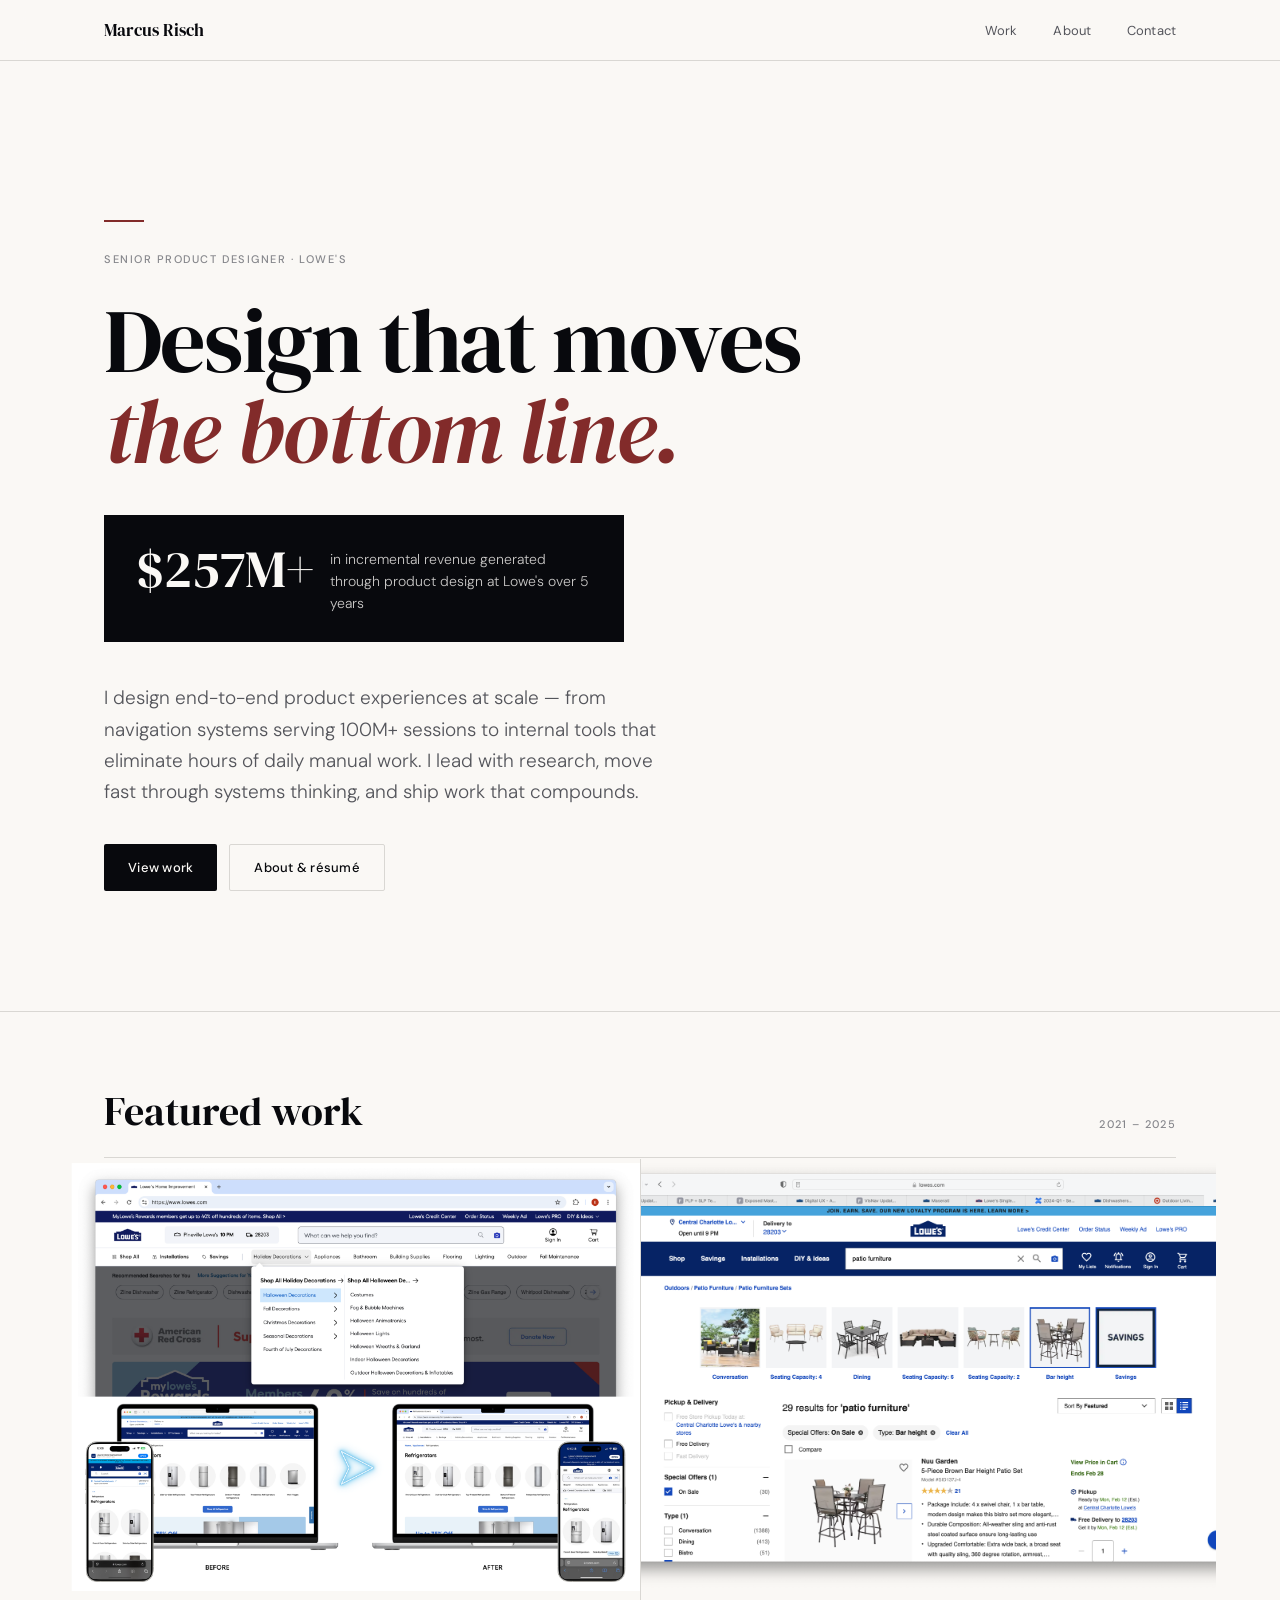
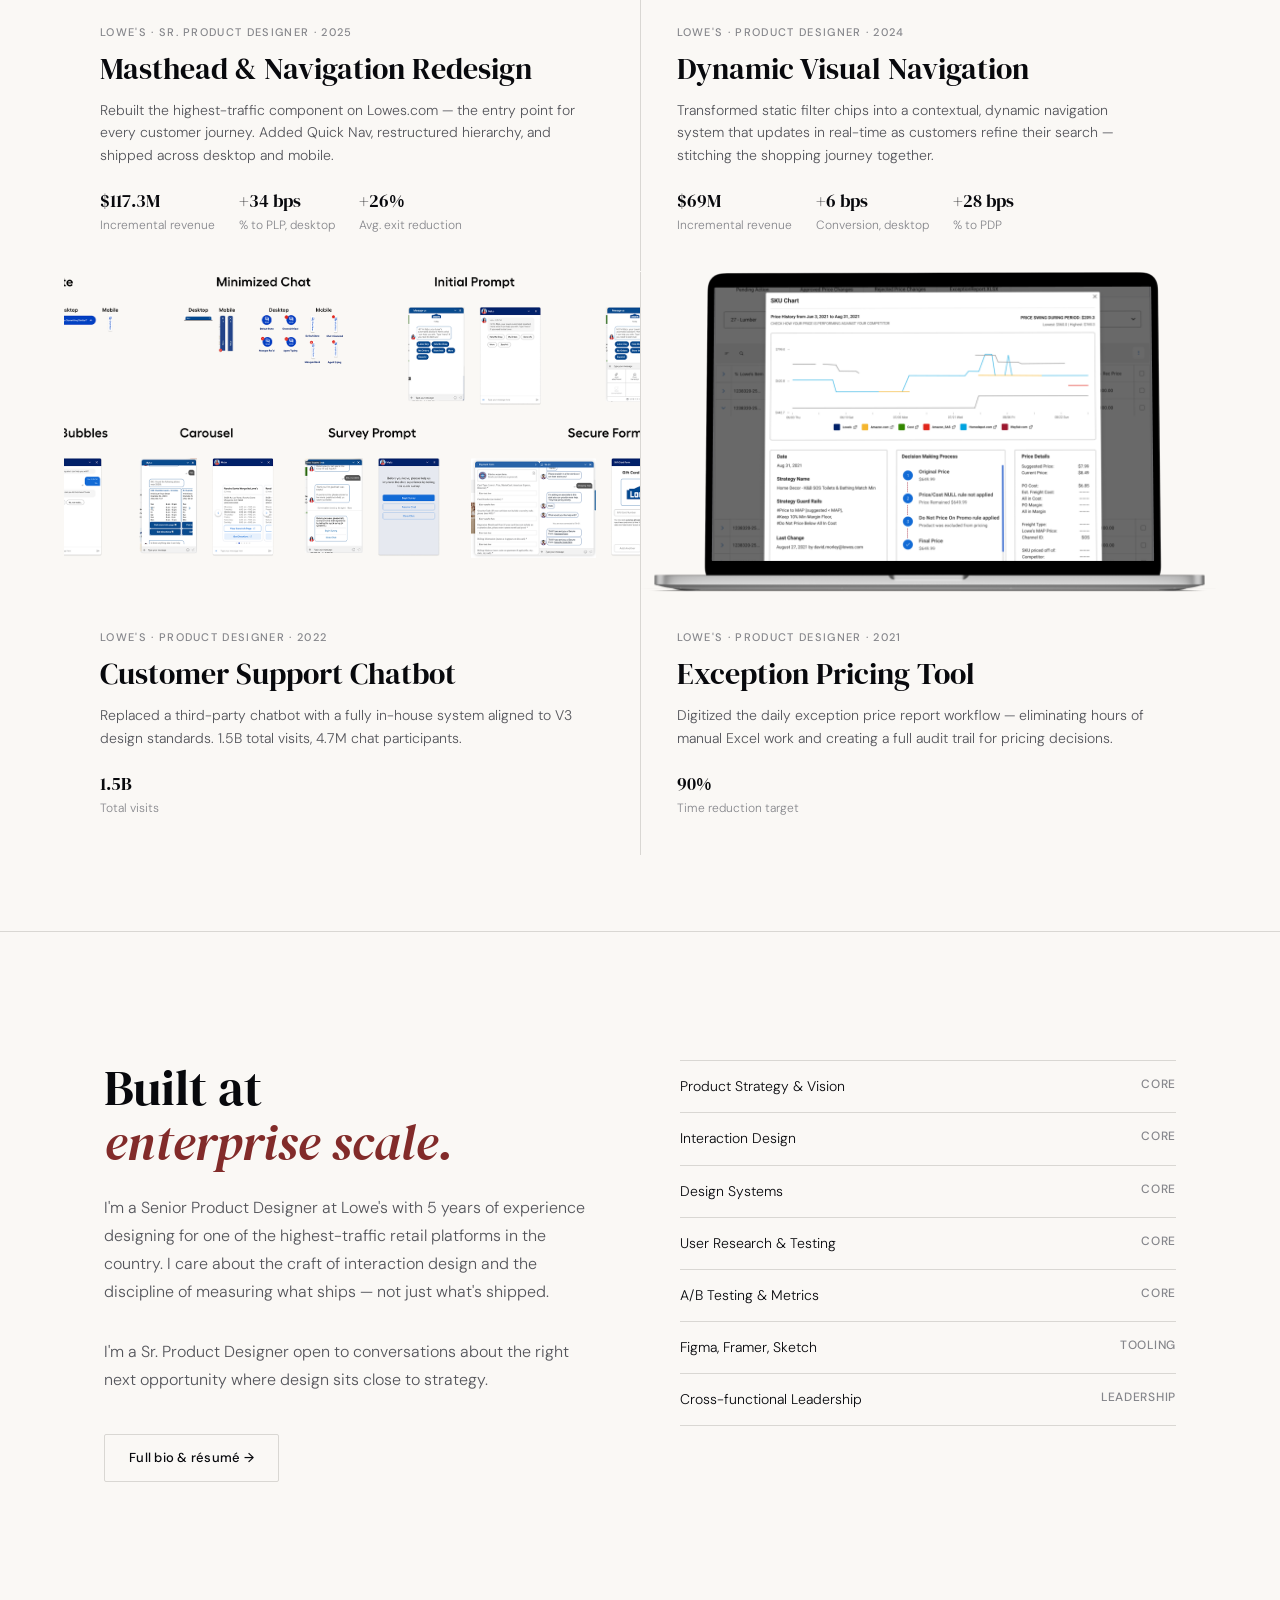
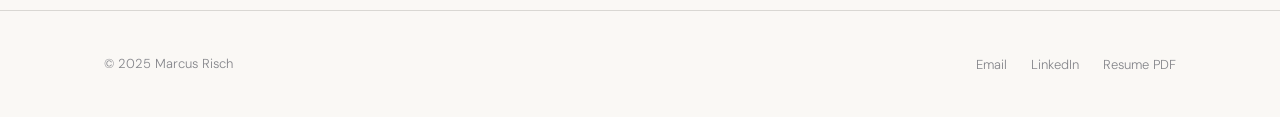
==== index.html @ 1d6faa79 "Initial commit — Marcus Risch portfolio site" ====
<!DOCTYPE html>
<html lang="en">
<head>
  <meta charset="UTF-8">
  <meta name="viewport" content="width=device-width, initial-scale=1.0">
  <title>Marcus Risch — Senior Product Designer</title>
  <link rel="stylesheet" href="css/portfolio.css">
  <style>
    .hero-rule {
      width: 40px;
      height: 2px;
      background: var(--accent);
      margin-bottom: 28px;
    }

    .featured-grid__primary {
      display: grid;
      grid-template-columns: 1fr 1fr;
      gap: 1px;
      background: var(--border);
    }

    .featured-grid__primary .featured-item__image {
      aspect-ratio: 4/3;
    }

    .featured-grid__secondary {
      display: grid;
      grid-template-columns: 1fr 1fr;
      gap: 1px;
      background: var(--border);
    }

    .about-preview {
      display: grid;
      grid-template-columns: 1fr 1fr;
      gap: 80px;
      align-items: start;
    }

    .about-preview__headline {
      font-family: var(--font-display);
      font-size: clamp(32px, 4vw, 50px);
      line-height: 1.1;
      margin-bottom: 24px;
    }
    .about-preview__headline em { font-style: italic; color: var(--accent); }

    .about-preview__body {
      font-size: 16px;
      line-height: 1.75;
      color: var(--ink-mid);
      margin-bottom: 32px;
    }

    .about-preview__skills {
      list-style: none;
      border-top: 1px solid var(--border);
    }
    .about-preview__skills li {
      padding: 14px 0;
      border-bottom: 1px solid var(--border);
      font-size: 14px;
      display: flex;
      justify-content: space-between;
      gap: 20px;
    }
    .about-preview__skills li span:last-child {
      color: var(--ink-muted);
      font-size: 12px;
      font-weight: 500;
      letter-spacing: 0.06em;
      text-transform: uppercase;
      white-space: nowrap;
    }

    @media (max-width: 768px) {
      .featured-grid__primary { grid-template-columns: 1fr; }
      .featured-grid__secondary { grid-template-columns: 1fr; }
      .about-preview { grid-template-columns: 1fr; gap: 48px; }
    }
  </style>
</head>
<body class="page-body">

  <nav>
    <div class="nav-inner">
      <a href="index.html" class="nav-name">Marcus Risch</a>
      <ul class="nav-links" id="nav-links">
        <li><a href="work.html">Work</a></li>
        <li><a href="about.html">About</a></li>
        <li><a href="about.html#contact">Contact</a></li>
      </ul>
      <button class="nav-mobile-toggle" id="nav-toggle" aria-label="Menu">
        <svg width="20" height="20" viewBox="0 0 20 20" fill="none" stroke="currentColor" stroke-width="1.5">
          <line x1="2" y1="5" x2="18" y2="5"/>
          <line x1="2" y1="10" x2="18" y2="10"/>
          <line x1="2" y1="15" x2="18" y2="15"/>
        </svg>
      </button>
    </div>
  </nav>

  <section class="hero">
    <div class="container">
      <div class="hero-rule"></div>
      <span class="hero__eyebrow">Senior Product Designer · Lowe's</span>
      <h1 class="hero__headline">Design that moves<br><em>the bottom line.</em></h1>
      <div class="hero__stat-block">
        <div class="hero__stat-num">$257M+</div>
        <div class="hero__stat-desc">in incremental revenue generated through product design at Lowe's over 5 years</div>
      </div>
      <p class="hero__bio">I design end-to-end product experiences at scale — from navigation systems serving 100M+ sessions to internal tools that eliminate hours of daily manual work. I lead with research, move fast through systems thinking, and ship work that compounds.</p>
      <div class="hero__ctas">
        <a href="#work" class="btn btn--primary">View work</a>
        <a href="about.html" class="btn btn--outline">About &amp; résumé</a>
      </div>
    </div>
  </section>

  <hr>

  <section class="section--sm" id="work">
    <div class="container">
      <div class="section-header">
        <h2>Featured work</h2>
        <span class="label">2021 – 2025</span>
      </div>
    </div>

    <div class="container--wide" style="margin-top:1px">
      <div class="featured-grid__primary" style="background:var(--border)">

        <a href="work-masthead.html" class="featured-item">
          <img src="images/masthead-hero.png" alt="Lowe's Masthead Redesign" class="featured-item__image">
          <div class="featured-item__body">
            <span class="featured-item__kicker">Lowe's · Sr. Product Designer · 2025</span>
            <h3 class="featured-item__title">Masthead &amp; Navigation Redesign</h3>
            <p class="featured-item__desc">Rebuilt the highest-traffic component on Lowes.com — the entry point for every customer journey. Added Quick Nav, restructured hierarchy, and shipped across desktop and mobile.</p>
            <div class="featured-item__meta">
              <div class="featured-item__stat"><strong>$117.3M</strong>Incremental revenue</div>
              <div class="featured-item__stat"><strong>+34 bps</strong>% to PLP, desktop</div>
              <div class="featured-item__stat"><strong>+26%</strong>Avg. exit reduction</div>
            </div>
          </div>
        </a>

        <a href="work-visnav.html" class="featured-item">
          <img src="images/visnav-hero.png" alt="Visual Navigation" class="featured-item__image">
          <div class="featured-item__body">
            <span class="featured-item__kicker">Lowe's · Product Designer · 2024</span>
            <h3 class="featured-item__title">Dynamic Visual Navigation</h3>
            <p class="featured-item__desc">Transformed static filter chips into a contextual, dynamic navigation system that updates in real-time as customers refine their search — stitching the shopping journey together.</p>
            <div class="featured-item__meta">
              <div class="featured-item__stat"><strong>$69M</strong>Incremental revenue</div>
              <div class="featured-item__stat"><strong>+6 bps</strong>Conversion, desktop</div>
              <div class="featured-item__stat"><strong>+28 bps</strong>% to PDP</div>
            </div>
          </div>
        </a>

      </div>
    </div>

    <div class="container--wide" style="margin-top:1px">
      <div class="featured-grid__secondary" style="background:var(--border)">

        <a href="work-chatbot.html" class="featured-item">
          <img src="images/chatbot-comparison.png" alt="Chatbot Redesign" class="featured-item__image" style="aspect-ratio:16/9">
          <div class="featured-item__body">
            <span class="featured-item__kicker">Lowe's · Product Designer · 2022</span>
            <h3 class="featured-item__title">Customer Support Chatbot</h3>
            <p class="featured-item__desc">Replaced a third-party chatbot with a fully in-house system aligned to V3 design standards. 1.5B total visits, 4.7M chat participants.</p>
            <div class="featured-item__meta">
              <div class="featured-item__stat"><strong>1.5B</strong>Total visits</div>
            </div>
          </div>
        </a>

        <a href="work-ci.html" class="featured-item">
          <img src="images/ci-hero.png" alt="Competitive Intelligence Tool" class="featured-item__image" style="aspect-ratio:16/9">
          <div class="featured-item__body">
            <span class="featured-item__kicker">Lowe's · Product Designer · 2021</span>
            <h3 class="featured-item__title">Exception Pricing Tool</h3>
            <p class="featured-item__desc">Digitized the daily exception price report workflow — eliminating hours of manual Excel work and creating a full audit trail for pricing decisions.</p>
            <div class="featured-item__meta">
              <div class="featured-item__stat"><strong>90%</strong>Time reduction target</div>
            </div>
          </div>
        </a>

      </div>
    </div>
  </section>

  <hr>

  <section class="section">
    <div class="container">
      <div class="about-preview">
        <div class="about-preview__left">
          <h2 class="about-preview__headline">Built at<br><em>enterprise scale.</em></h2>
          <p class="about-preview__body">I'm a Senior Product Designer at Lowe's with 5 years of experience designing for one of the highest-traffic retail platforms in the country. I care about the craft of interaction design and the discipline of measuring what ships — not just what's shipped.</p>
          <p class="about-preview__body">I'm a Sr. Product Designer open to conversations about the right next opportunity where design sits close to strategy.</p>
          <a href="about.html" class="btn btn--outline" style="margin-top:8px">Full bio &amp; résumé →</a>
        </div>
        <div class="about-preview__right">
          <ul class="about-preview__skills">
            <li><span>Product Strategy &amp; Vision</span><span>Core</span></li>
            <li><span>Interaction Design</span><span>Core</span></li>
            <li><span>Design Systems</span><span>Core</span></li>
            <li><span>User Research &amp; Testing</span><span>Core</span></li>
            <li><span>A/B Testing &amp; Metrics</span><span>Core</span></li>
            <li><span>Figma, Framer, Sketch</span><span>Tooling</span></li>
            <li><span>Cross-functional Leadership</span><span>Leadership</span></li>
          </ul>
        </div>
      </div>
    </div>
  </section>

  <footer>
    <div class="footer-inner">
      <p>© 2025 Marcus Risch</p>
      <ul class="footer-links">
        <li><a href="mailto:Marcus.j.risch@gmail.com">Email</a></li>
        <li><a href="https://linkedin.com/in/marcusrisch">LinkedIn</a></li>
        <li><a href="#">Resume PDF</a></li>
      </ul>
    </div>
  </footer>

  <script>
    const toggle = document.getElementById('nav-toggle');
    const links = document.getElementById('nav-links');
    toggle.addEventListener('click', () => links.classList.toggle('is-open'));

    document.querySelectorAll('a[href^="#"]').forEach(a => {
      a.addEventListener('click', e => {
        const id = a.getAttribute('href').slice(1);
        const el = document.getElementById(id);
        if (el) { e.preventDefault(); window.scrollTo({ top: el.offsetTop - 80, behavior: 'smooth' }); }
      });
    });
  </script>
</body>
</html>
---- css/portfolio.css ----
@import url('https://fonts.googleapis.com/css2?family=DM+Serif+Display:ital@0;1&family=DM+Sans:ital,opsz,wght@0,9..40,300;0,9..40,400;0,9..40,500;1,9..40,300&display=swap');

/* ── Reset & base ── */
*, *::before, *::after { box-sizing: border-box; margin: 0; padding: 0; }

:root {
  --bg:        oklch(98% 0.005 80);
  --bg-soft:   oklch(95.5% 0.008 80);
  --ink:        oklch(14% 0.01 280);
  --ink-mid:    oklch(45% 0.01 280);
  --ink-muted:  oklch(62% 0.008 280);
  --accent:     oklch(42% 0.12 25);
  --accent-light: oklch(94% 0.035 25);
  --border:     oklch(88% 0.006 80);

  --font-display: 'DM Serif Display', Georgia, serif;
  --font-sans:    'DM Sans', system-ui, sans-serif;

  --max: 1200px;
  --gutter: clamp(24px, 5vw, 80px);
}

html { font-size: 16px; scroll-behavior: smooth; }

body {
  background: var(--bg);
  color: var(--ink);
  font-family: var(--font-sans);
  font-weight: 300;
  line-height: 1.65;
  -webkit-font-smoothing: antialiased;
}

/* ── Typography ── */
h1, h2, h3, h4 { font-family: var(--font-display); font-weight: 400; line-height: 1.1; text-wrap: balance; }

.label {
  font-family: var(--font-sans);
  font-size: 11px;
  font-weight: 500;
  letter-spacing: 0.12em;
  text-transform: uppercase;
  color: var(--ink-muted);
}

/* ── Layout ── */
.container {
  max-width: var(--max);
  margin: 0 auto;
  padding: 0 var(--gutter);
}

.container--wide {
  max-width: 1440px;
  margin: 0 auto;
  padding: 0 var(--gutter);
}

/* ── Nav ── */
nav {
  position: fixed;
  top: 0; left: 0; right: 0;
  z-index: 100;
  background: oklch(98% 0.005 80 / 0.9);
  backdrop-filter: blur(12px);
  -webkit-backdrop-filter: blur(12px);
  border-bottom: 1px solid var(--border);
}

.nav-inner {
  max-width: var(--max);
  margin: 0 auto;
  padding: 0 var(--gutter);
  height: 60px;
  display: flex;
  align-items: center;
  justify-content: space-between;
}

.nav-name {
  font-family: var(--font-display);
  font-size: 17px;
  color: var(--ink);
  text-decoration: none;
  white-space: nowrap;
}

.nav-links {
  display: flex;
  gap: 36px;
  list-style: none;
}

.nav-links a {
  font-size: 13px;
  font-weight: 400;
  color: var(--ink-mid);
  text-decoration: none;
  letter-spacing: 0.01em;
  transition: color 0.15s;
}

.nav-links a:hover,
.nav-links a.active { color: var(--ink); }

/* ── Page offset ── */
.page-body { padding-top: 60px; }

/* ── Divider ── */
hr {
  border: none;
  border-top: 1px solid var(--border);
}

/* ── Buttons ── */
.btn {
  display: inline-flex;
  align-items: center;
  gap: 8px;
  font-family: var(--font-sans);
  font-size: 13px;
  font-weight: 500;
  letter-spacing: 0.02em;
  text-decoration: none;
  padding: 12px 24px;
  border-radius: 2px;
  transition: all 0.15s;
  cursor: pointer;
  border: none;
}

.btn--primary {
  background: var(--ink);
  color: var(--bg);
}
.btn--primary:hover { background: var(--accent); }

.btn--outline {
  background: transparent;
  color: var(--ink);
  border: 1px solid var(--border);
}
.btn--outline:hover { border-color: var(--ink); }

/* ── Section spacing ── */
.section { padding: clamp(64px, 10vw, 128px) 0; }
.section--sm { padding: clamp(40px, 6vw, 80px) 0; }

/* ── Work grid ── */
.work-grid {
  display: grid;
  gap: 1px;
  background: var(--border);
}

.work-grid--2 { grid-template-columns: 1fr 1fr; }
.work-grid--3 { grid-template-columns: 1fr 1fr 1fr; }

/* ── Featured item ── */
.featured-item {
  background: var(--bg);
  display: block;
  text-decoration: none;
  color: inherit;
  overflow: hidden;
  transition: background 0.2s;
}
.featured-item:hover { background: var(--bg-soft); }

.featured-item__image {
  width: 100%;
  aspect-ratio: 16/9;
  object-fit: cover;
  display: block;
}

.featured-item__body {
  padding: 32px 36px 36px;
}

.featured-item__kicker {
  font-size: 11px;
  font-weight: 500;
  letter-spacing: 0.12em;
  text-transform: uppercase;
  color: var(--ink-muted);
  margin-bottom: 10px;
  display: block;
}

.featured-item__title {
  font-family: var(--font-display);
  font-size: clamp(22px, 2.5vw, 30px);
  line-height: 1.2;
  margin-bottom: 12px;
}

.featured-item__desc {
  font-size: 14px;
  line-height: 1.6;
  color: var(--ink-mid);
  max-width: 480px;
}

.featured-item__meta {
  margin-top: 20px;
  display: flex;
  gap: 24px;
  flex-wrap: wrap;
}

.featured-item__stat {
  font-size: 12px;
  color: var(--ink-muted);
}

.featured-item__stat strong {
  display: block;
  font-size: 18px;
  font-family: var(--font-display);
  color: var(--ink);
  font-weight: 400;
}

/* ── Selected work (dense grid) ── */
.selected-item {
  background: var(--bg);
  display: block;
  text-decoration: none;
  color: inherit;
  padding: 32px 36px;
  transition: background 0.2s;
}
.selected-item:hover { background: var(--bg-soft); }

.selected-item__image {
  width: 100%;
  aspect-ratio: 3/2;
  object-fit: cover;
  display: block;
  margin-bottom: 20px;
}

.selected-item__kicker {
  font-size: 11px;
  font-weight: 500;
  letter-spacing: 0.12em;
  text-transform: uppercase;
  color: var(--ink-muted);
  margin-bottom: 6px;
  display: block;
}

.selected-item__title {
  font-family: var(--font-display);
  font-size: 20px;
  margin-bottom: 8px;
}

.selected-item__desc {
  font-size: 13px;
  color: var(--ink-mid);
  line-height: 1.55;
}

/* ── Case study ── */
.cs-summary {
  background: var(--bg-soft);
  border-top: 1px solid var(--border);
  border-bottom: 1px solid var(--border);
  padding: 40px 0;
}

.cs-summary-grid {
  display: grid;
  grid-template-columns: repeat(auto-fit, minmax(160px, 1fr));
  gap: 32px;
}

.cs-meta-item {}
.cs-meta-item .label { margin-bottom: 6px; display: block; }
.cs-meta-item p { font-size: 14px; line-height: 1.5; }

.cs-outcome-banner {
  background: var(--ink);
  color: var(--bg);
  padding: 48px 0;
}

.cs-outcome-grid {
  display: grid;
  grid-template-columns: repeat(auto-fit, minmax(180px, 1fr));
  gap: 40px;
}

.cs-stat {}
.cs-stat__num {
  font-family: var(--font-display);
  font-size: clamp(36px, 5vw, 56px);
  line-height: 1;
  margin-bottom: 8px;
}
.cs-stat__label {
  font-size: 13px;
  opacity: 0.65;
  line-height: 1.4;
}

/* ── Prose ── */
.prose {
  max-width: 680px;
}

.prose h2 {
  font-size: clamp(28px, 3.5vw, 40px);
  margin-bottom: 20px;
  margin-top: 56px;
}
.prose h2:first-child { margin-top: 0; }

.prose h3 {
  font-family: var(--font-sans);
  font-size: 14px;
  font-weight: 500;
  letter-spacing: 0.1em;
  text-transform: uppercase;
  color: var(--ink-muted);
  margin-bottom: 12px;
  margin-top: 48px;
}

.prose p {
  font-size: 16px;
  line-height: 1.75;
  color: var(--ink-mid);
  margin-bottom: 20px;
}

.prose p strong { color: var(--ink); font-weight: 500; }

/* ── Expandable section ── */
.expandable {
  border-top: 1px solid var(--border);
}

.expandable:last-child { border-bottom: 1px solid var(--border); }

.expandable__trigger {
  width: 100%;
  background: none;
  border: none;
  padding: 28px 0;
  display: flex;
  align-items: center;
  justify-content: space-between;
  cursor: pointer;
  text-align: left;
  gap: 20px;
}

.expandable__trigger h3 {
  font-family: var(--font-display);
  font-size: clamp(20px, 2vw, 26px);
  font-weight: 400;
  color: var(--ink);
  margin: 0;
}

.expandable__icon {
  width: 28px;
  height: 28px;
  flex-shrink: 0;
  border-radius: 50%;
  border: 1px solid var(--border);
  display: flex;
  align-items: center;
  justify-content: center;
  transition: transform 0.25s, background 0.15s;
}

.expandable.is-open .expandable__icon {
  transform: rotate(45deg);
  background: var(--ink);
  border-color: var(--ink);
}

.expandable.is-open .expandable__icon svg { stroke: var(--bg); }

.expandable__content {
  display: none;
  padding-bottom: 40px;
}

.expandable.is-open .expandable__content { display: block; }

/* ── Image layouts ── */
.img-full {
  width: 100%;
  display: block;
}

.img-pair {
  display: grid;
  grid-template-columns: 1fr 1fr;
  gap: 12px;
  margin: 32px 0;
}

.img-pair img { width: 100%; display: block; }

/* ── About timeline ── */
.timeline {
  list-style: none;
  border-left: 1px solid var(--border);
  padding-left: 32px;
  display: flex;
  flex-direction: column;
  gap: 36px;
}

.timeline-item__date {
  font-size: 12px;
  font-weight: 500;
  letter-spacing: 0.08em;
  text-transform: uppercase;
  color: var(--ink-muted);
  margin-bottom: 4px;
}

.timeline-item__role {
  font-family: var(--font-display);
  font-size: 20px;
  margin-bottom: 4px;
}

.timeline-item__co {
  font-size: 14px;
  color: var(--ink-mid);
}

/* ── Hero ── */
.hero {
  padding: clamp(80px, 14vw, 160px) 0 clamp(64px, 10vw, 120px);
}

.hero__eyebrow {
  font-size: 11px;
  font-weight: 500;
  letter-spacing: 0.14em;
  text-transform: uppercase;
  color: var(--ink-muted);
  margin-bottom: 28px;
  display: block;
}

.hero__headline {
  font-family: var(--font-display);
  font-size: clamp(48px, 7vw, 96px);
  line-height: 1.0;
  letter-spacing: -0.02em;
  margin-bottom: 40px;
  max-width: 900px;
}

.hero__headline em {
  font-style: italic;
  color: var(--accent);
}

.hero__stat-block {
  display: flex;
  align-items: flex-start;
  gap: 16px;
  margin-bottom: 40px;
  padding: 28px 32px;
  background: var(--ink);
  color: var(--bg);
  max-width: 520px;
}

.hero__stat-num {
  font-family: var(--font-display);
  font-size: clamp(36px, 5vw, 52px);
  line-height: 1;
  white-space: nowrap;
}

.hero__stat-desc {
  font-size: 14px;
  line-height: 1.55;
  opacity: 0.8;
  padding-top: 6px;
}

.hero__bio {
  font-size: clamp(16px, 1.8vw, 19px);
  line-height: 1.65;
  color: var(--ink-mid);
  max-width: 560px;
  margin-bottom: 36px;
}

.hero__ctas { display: flex; gap: 12px; flex-wrap: wrap; }

/* ── Section header ── */
.section-header {
  display: flex;
  align-items: flex-end;
  justify-content: space-between;
  padding-bottom: 24px;
  border-bottom: 1px solid var(--border);
  margin-bottom: 1px;
  gap: 16px;
}

.section-header h2 {
  font-family: var(--font-display);
  font-size: clamp(28px, 3.5vw, 40px);
}

/* ── Footer ── */
footer {
  border-top: 1px solid var(--border);
  padding: 40px 0;
}

.footer-inner {
  max-width: var(--max);
  margin: 0 auto;
  padding: 0 var(--gutter);
  display: flex;
  align-items: center;
  justify-content: space-between;
  gap: 24px;
  flex-wrap: wrap;
}

.footer-inner p { font-size: 13px; color: var(--ink-muted); }
.footer-links { display: flex; gap: 24px; list-style: none; }
.footer-links a { font-size: 13px; color: var(--ink-muted); text-decoration: none; }
.footer-links a:hover { color: var(--ink); }

/* ── Mobile nav ── */
.nav-mobile-toggle {
  display: none;
  background: none;
  border: none;
  cursor: pointer;
  padding: 4px;
}

/* ── Responsive ── */
@media (max-width: 768px) {
  :root { --gutter: 20px; }

  .work-grid--2,
  .work-grid--3 { grid-template-columns: 1fr; }

  .img-pair { grid-template-columns: 1fr; }

  .nav-links { display: none; }
  .nav-mobile-toggle { display: block; }

  .nav-links.is-open {
    display: flex;
    flex-direction: column;
    position: fixed;
    top: 60px; left: 0; right: 0;
    background: var(--bg);
    border-bottom: 1px solid var(--border);
    padding: 20px var(--gutter) 28px;
    gap: 20px;
  }
  .nav-links.is-open a { font-size: 16px; }

  .hero__stat-block { flex-direction: column; gap: 8px; }

  .cs-outcome-grid { grid-template-columns: 1fr 1fr; }

  .section-header { flex-direction: column; align-items: flex-start; }

  .footer-inner { flex-direction: column; gap: 16px; }

  .featured-item__body { padding: 24px 20px 28px; }
  .selected-item { padding: 24px 20px; }
}
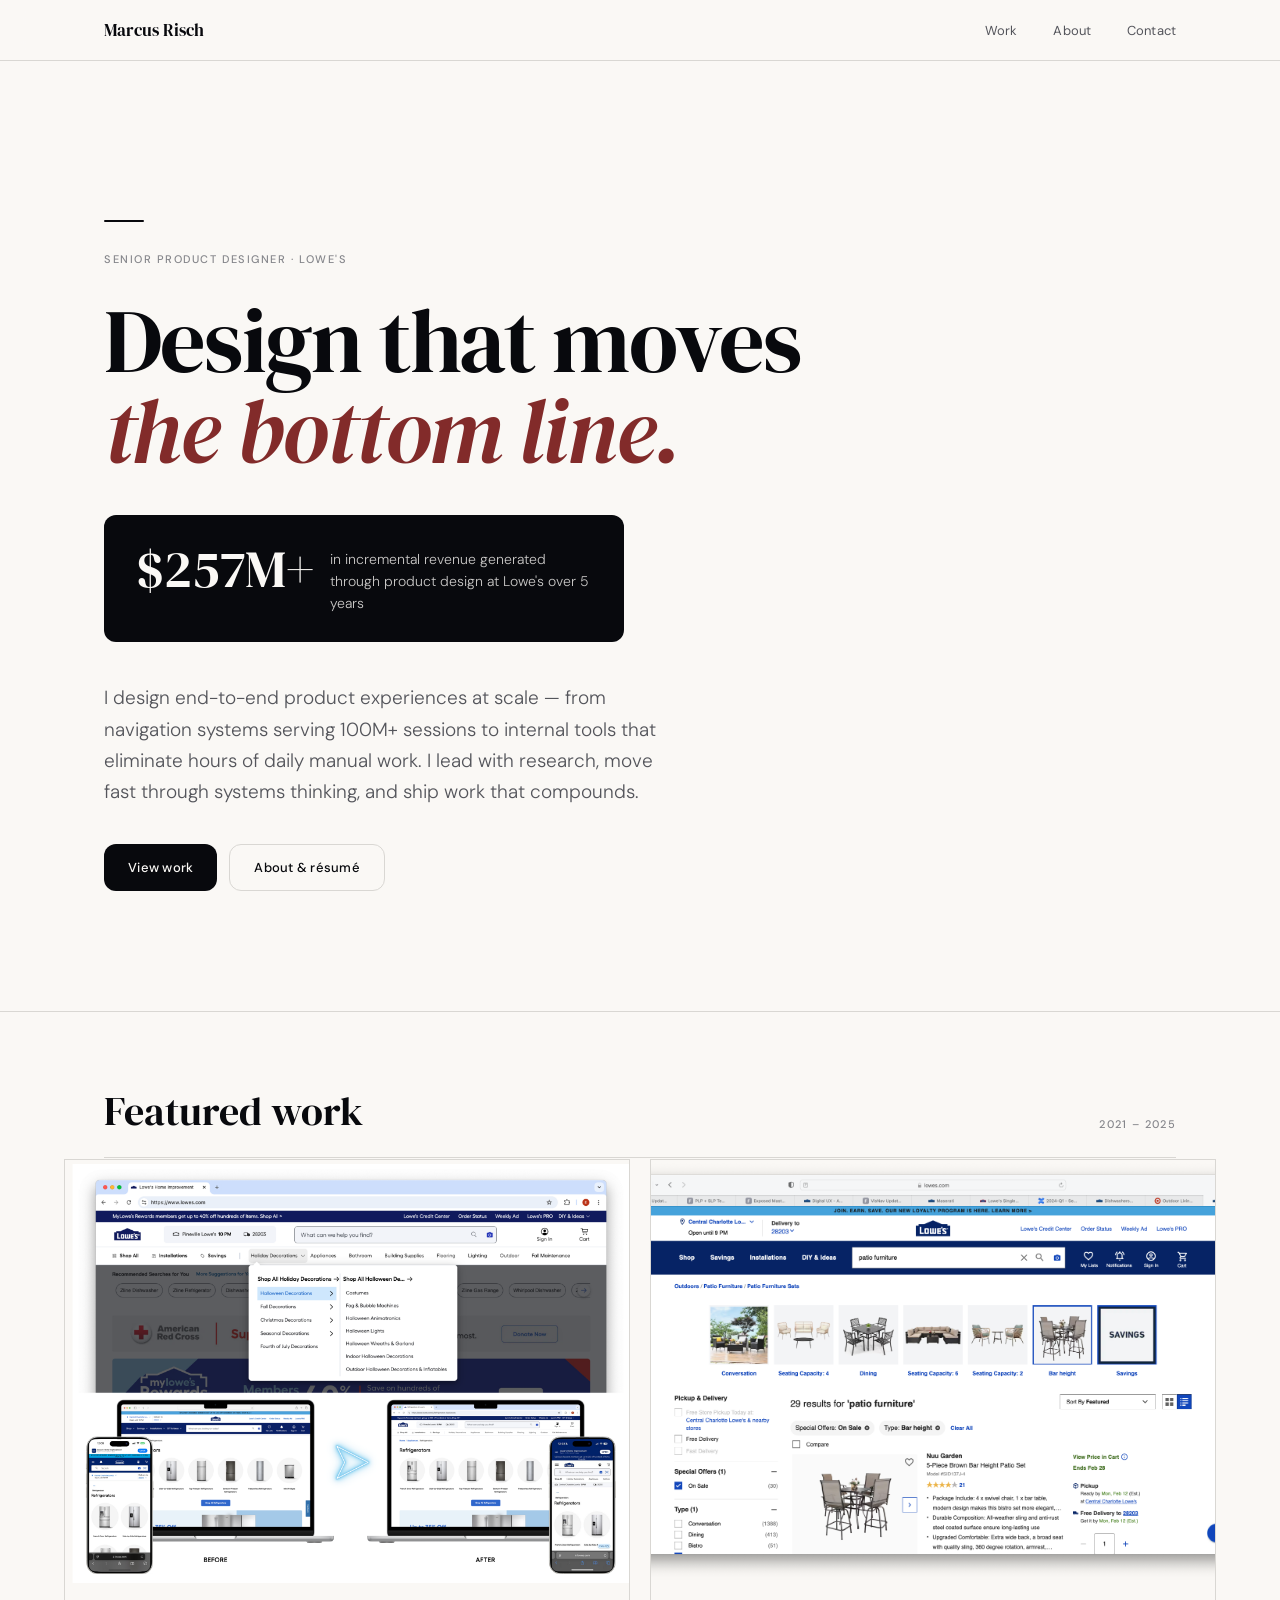
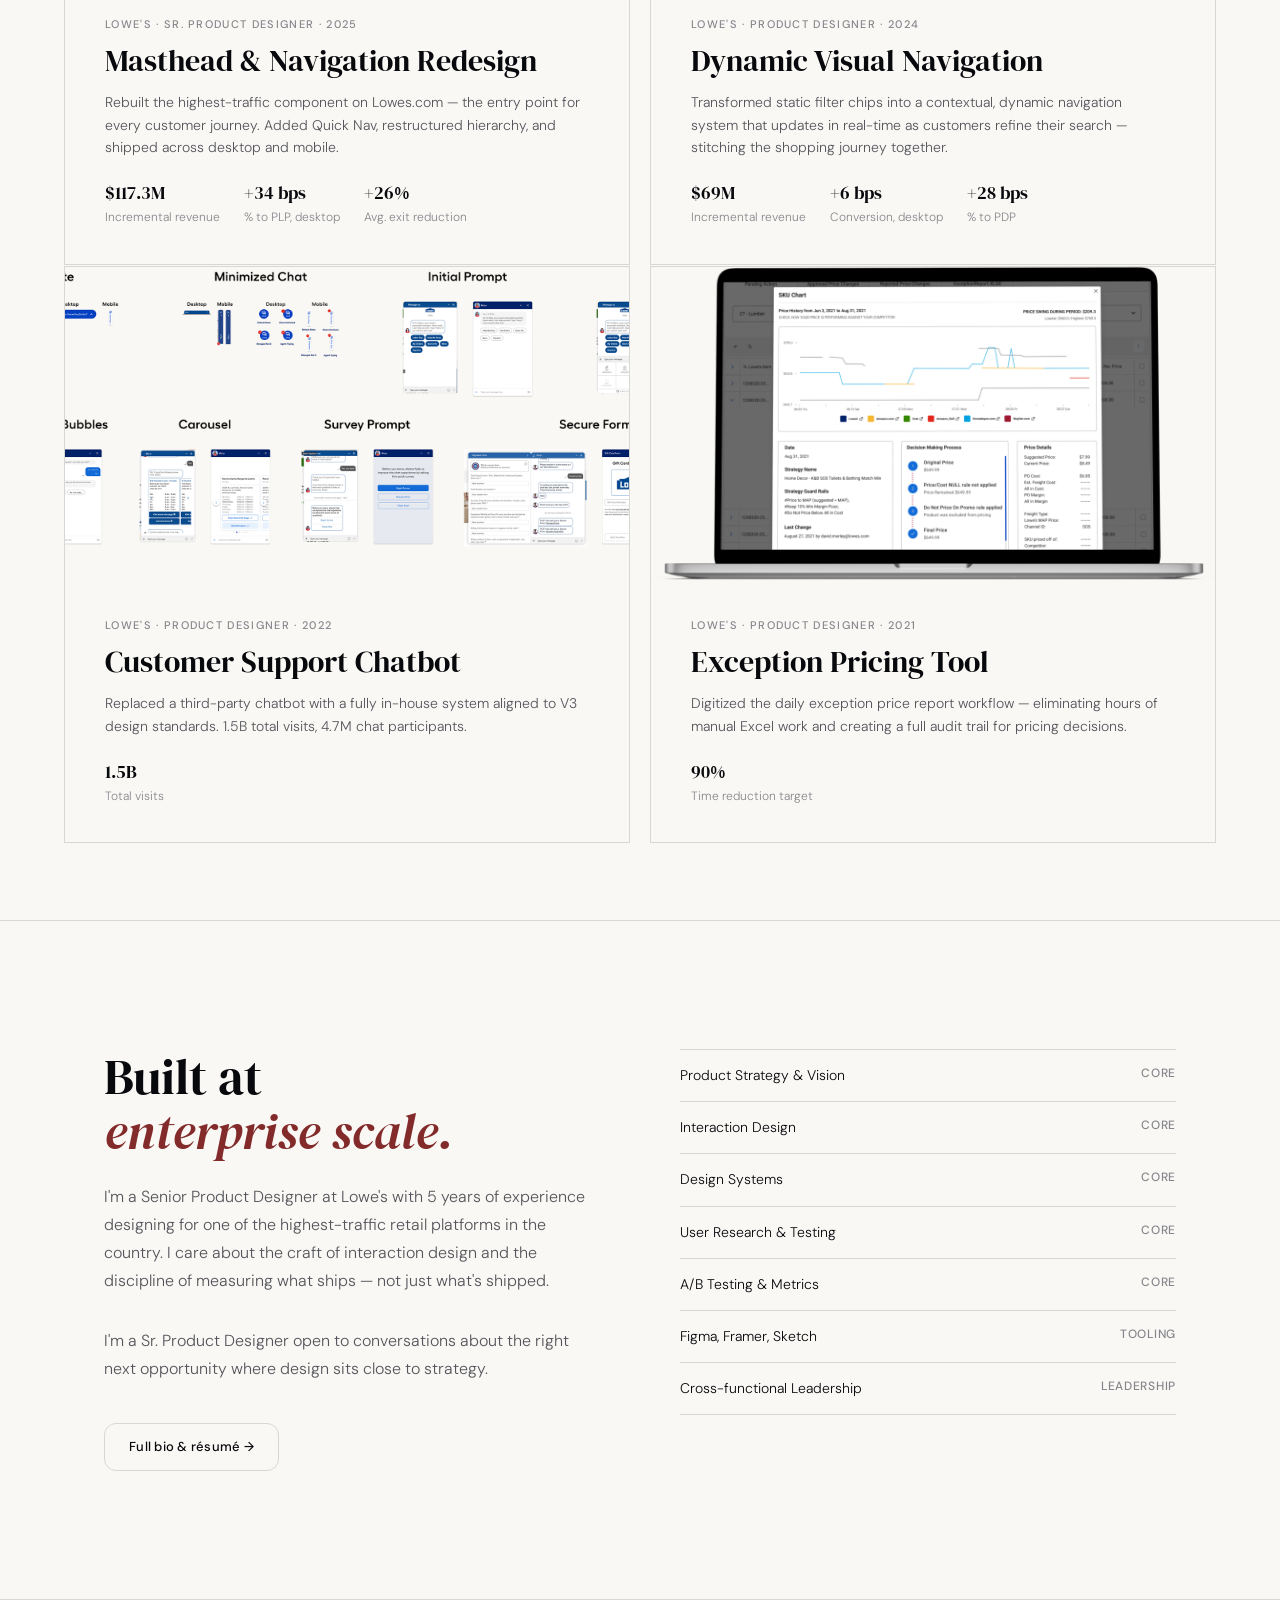
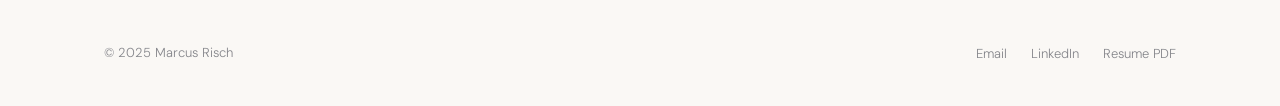
==== commit bcbea30c: "Apply design iteration: 12px radii, card borders, black hero rule, 20px grid gaps" ====
--- a/index.html
+++ b/index.html
@@ -9,15 +9,15 @@
     .hero-rule {
       width: 40px;
       height: 2px;
-      background: var(--accent);
+      background: var(--ink);
       margin-bottom: 28px;
+      border-radius: 12px;
     }
 
     .featured-grid__primary {
       display: grid;
       grid-template-columns: 1fr 1fr;
-      gap: 1px;
-      background: var(--border);
+      gap: 20px;
     }
 
     .featured-grid__primary .featured-item__image {
@@ -27,8 +27,7 @@
     .featured-grid__secondary {
       display: grid;
       grid-template-columns: 1fr 1fr;
-      gap: 1px;
-      background: var(--border);
+      gap: 20px;
     }
 
     .about-preview {
@@ -129,7 +128,7 @@
     </div>
 
     <div class="container--wide" style="margin-top:1px">
-      <div class="featured-grid__primary" style="background:var(--border)">
+      <div class="featured-grid__primary">
 
         <a href="work-masthead.html" class="featured-item">
           <img src="images/masthead-hero.png" alt="Lowe's Masthead Redesign" class="featured-item__image">
@@ -163,7 +162,7 @@
     </div>
 
     <div class="container--wide" style="margin-top:1px">
-      <div class="featured-grid__secondary" style="background:var(--border)">
+      <div class="featured-grid__secondary">
 
         <a href="work-chatbot.html" class="featured-item">
           <img src="images/chatbot-comparison.png" alt="Chatbot Redesign" class="featured-item__image" style="aspect-ratio:16/9">
--- a/css/portfolio.css
+++ b/css/portfolio.css
@@ -123,7 +123,7 @@
   letter-spacing: 0.02em;
   text-decoration: none;
   padding: 12px 24px;
-  border-radius: 2px;
+  border-radius: 12px;
   transition: all 0.15s;
   cursor: pointer;
   border: none;
@@ -164,6 +164,7 @@
   color: inherit;
   overflow: hidden;
   transition: background 0.2s;
+  border: 1px solid var(--border);
 }
 .featured-item:hover { background: var(--bg-soft); }
 
@@ -175,7 +176,7 @@
 }
 
 .featured-item__body {
-  padding: 32px 36px 36px;
+  padding: 32px 40px 36px;
 }
 
 .featured-item__kicker {
@@ -476,6 +477,7 @@
   background: var(--ink);
   color: var(--bg);
   max-width: 520px;
+  border-radius: 12px;
 }
 
 .hero__stat-num {
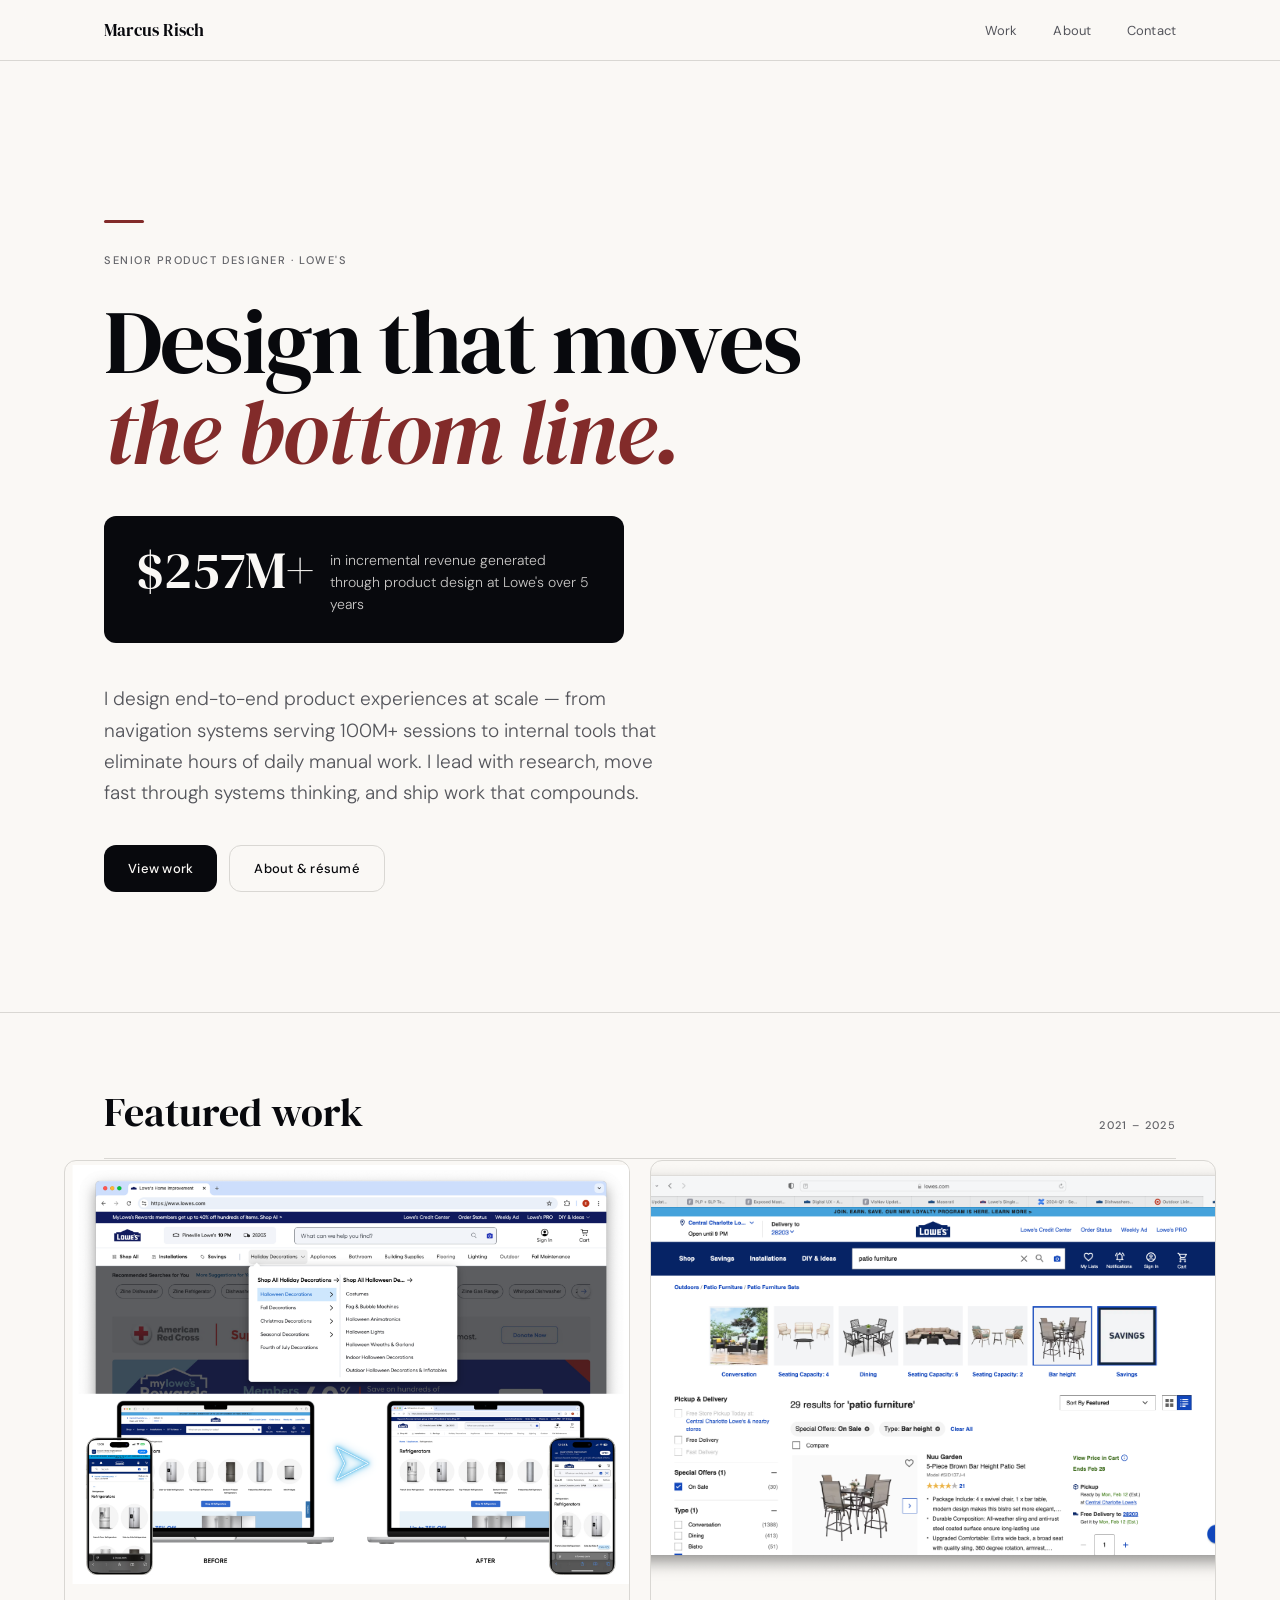
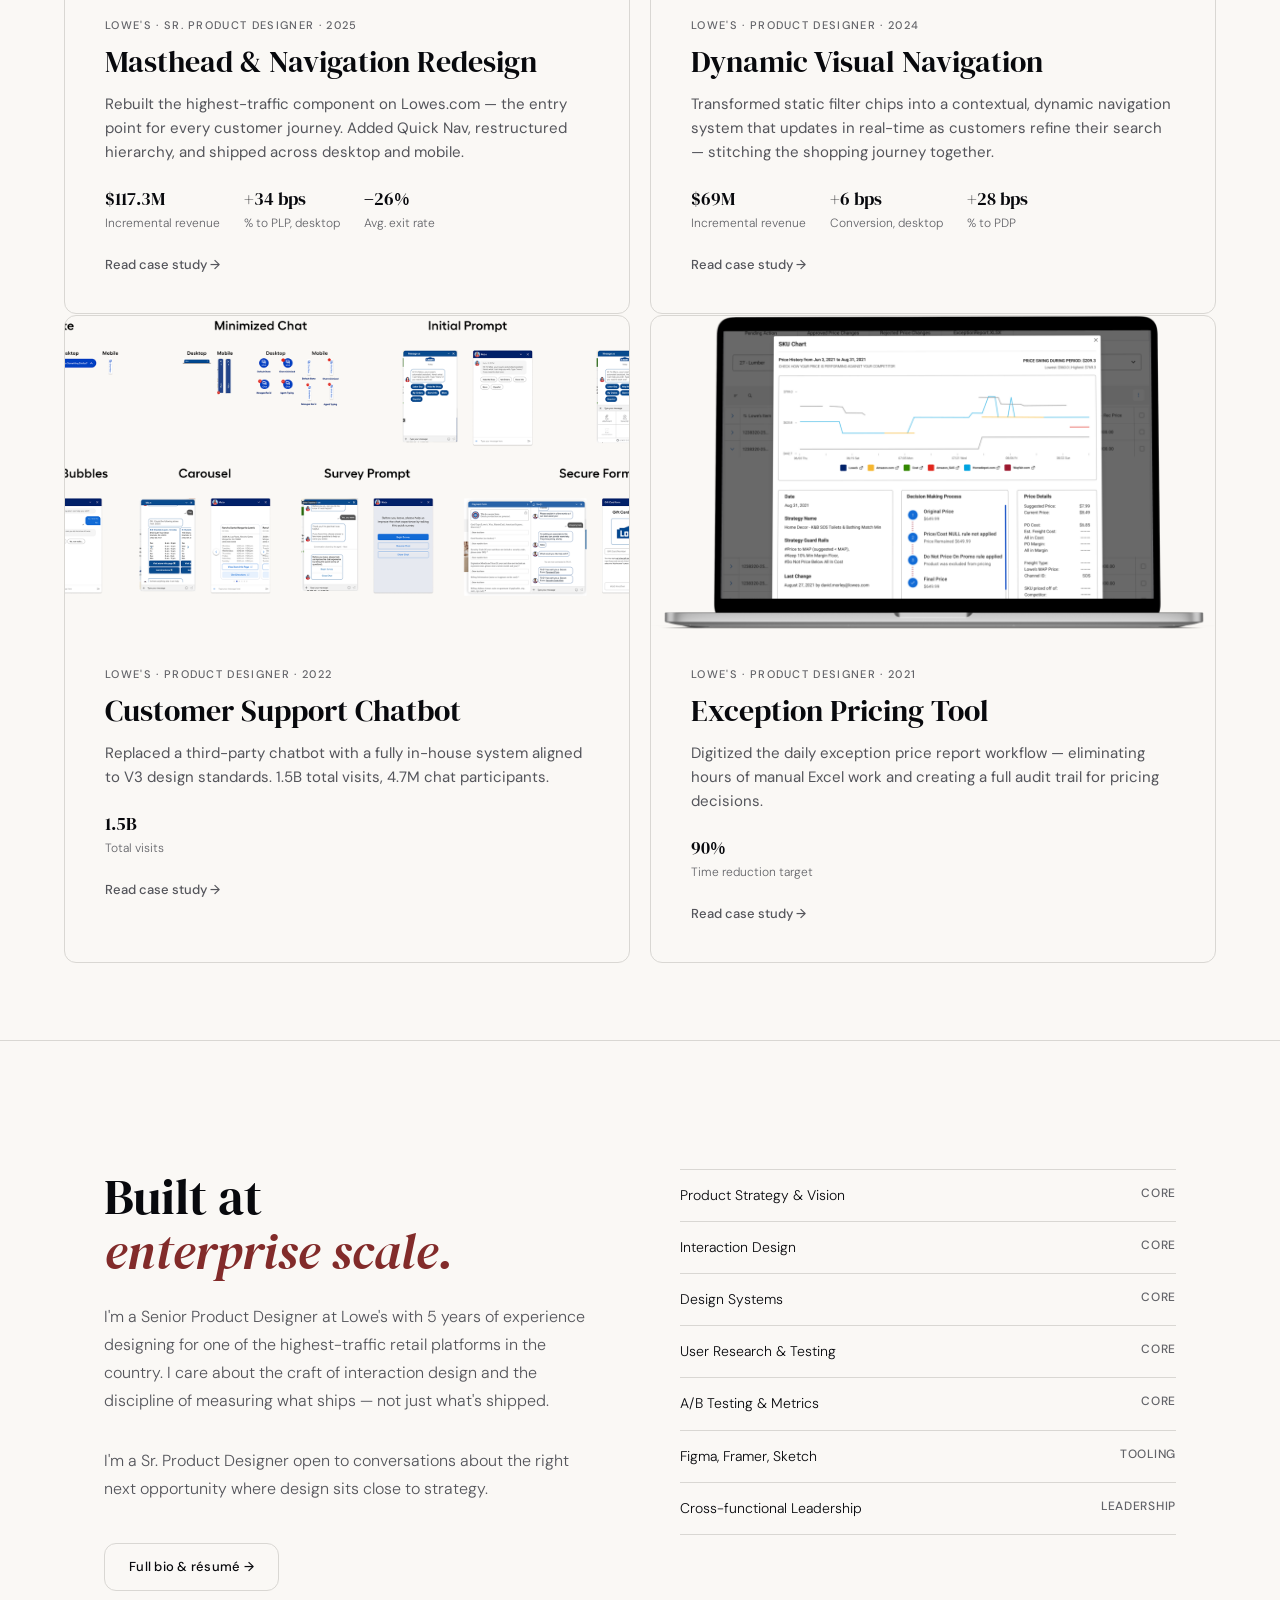
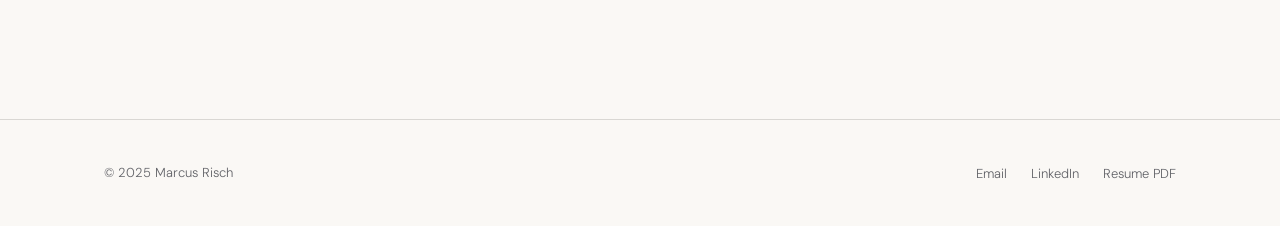
==== commit 072791f1: "Apply design critique: contrast, focus, card CTAs, rounded cards, consistency fixes Co-Authored-By: " ====
--- a/index.html
+++ b/index.html
@@ -8,8 +8,8 @@
   <style>
     .hero-rule {
       width: 40px;
-      height: 2px;
-      background: var(--ink);
+      height: 3px;
+      background: var(--accent);
       margin-bottom: 28px;
       border-radius: 12px;
     }
@@ -90,7 +90,7 @@
         <li><a href="about.html">About</a></li>
         <li><a href="about.html#contact">Contact</a></li>
       </ul>
-      <button class="nav-mobile-toggle" id="nav-toggle" aria-label="Menu">
+      <button class="nav-mobile-toggle" id="nav-toggle" aria-label="Menu" aria-expanded="false">
         <svg width="20" height="20" viewBox="0 0 20 20" fill="none" stroke="currentColor" stroke-width="1.5">
           <line x1="2" y1="5" x2="18" y2="5"/>
           <line x1="2" y1="10" x2="18" y2="10"/>
@@ -139,8 +139,9 @@
             <div class="featured-item__meta">
               <div class="featured-item__stat"><strong>$117.3M</strong>Incremental revenue</div>
               <div class="featured-item__stat"><strong>+34 bps</strong>% to PLP, desktop</div>
-              <div class="featured-item__stat"><strong>+26%</strong>Avg. exit reduction</div>
-            </div>
+              <div class="featured-item__stat"><strong>−26%</strong>Avg. exit rate</div>
+            </div>
+            <span class="featured-item__cta">Read case study →</span>
           </div>
         </a>
 
@@ -155,6 +156,7 @@
               <div class="featured-item__stat"><strong>+6 bps</strong>Conversion, desktop</div>
               <div class="featured-item__stat"><strong>+28 bps</strong>% to PDP</div>
             </div>
+            <span class="featured-item__cta">Read case study →</span>
           </div>
         </a>
 
@@ -173,11 +175,12 @@
             <div class="featured-item__meta">
               <div class="featured-item__stat"><strong>1.5B</strong>Total visits</div>
             </div>
+            <span class="featured-item__cta">Read case study →</span>
           </div>
         </a>
 
         <a href="work-ci.html" class="featured-item">
-          <img src="images/ci-hero.png" alt="Competitive Intelligence Tool" class="featured-item__image" style="aspect-ratio:16/9">
+          <img src="images/ci-hero.png" alt="Exception Pricing Tool" class="featured-item__image" style="aspect-ratio:16/9">
           <div class="featured-item__body">
             <span class="featured-item__kicker">Lowe's · Product Designer · 2021</span>
             <h3 class="featured-item__title">Exception Pricing Tool</h3>
@@ -185,6 +188,7 @@
             <div class="featured-item__meta">
               <div class="featured-item__stat"><strong>90%</strong>Time reduction target</div>
             </div>
+            <span class="featured-item__cta">Read case study →</span>
           </div>
         </a>
 
@@ -232,7 +236,10 @@
   <script>
     const toggle = document.getElementById('nav-toggle');
     const links = document.getElementById('nav-links');
-    toggle.addEventListener('click', () => links.classList.toggle('is-open'));
+    toggle.addEventListener('click', () => {
+      const open = links.classList.toggle("is-open");
+      toggle.setAttribute("aria-expanded", open);
+    });
 
     document.querySelectorAll('a[href^="#"]').forEach(a => {
       a.addEventListener('click', e => {
--- a/css/portfolio.css
+++ b/css/portfolio.css
@@ -8,7 +8,7 @@
   --bg-soft:   oklch(95.5% 0.008 80);
   --ink:        oklch(14% 0.01 280);
   --ink-mid:    oklch(45% 0.01 280);
-  --ink-muted:  oklch(62% 0.008 280);
+  --ink-muted:  oklch(50% 0.008 280);
   --accent:     oklch(42% 0.12 25);
   --accent-light: oklch(94% 0.035 25);
   --border:     oklch(88% 0.006 80);
@@ -165,6 +165,7 @@
   overflow: hidden;
   transition: background 0.2s;
   border: 1px solid var(--border);
+  border-radius: 12px;
 }
 .featured-item:hover { background: var(--bg-soft); }
 
@@ -197,7 +198,8 @@
 }
 
 .featured-item__desc {
-  font-size: 14px;
+  font-size: 15px;
+  font-weight: 400;
   line-height: 1.6;
   color: var(--ink-mid);
   max-width: 480px;
@@ -548,7 +550,7 @@
   background: none;
   border: none;
   cursor: pointer;
-  padding: 4px;
+  padding: 12px;
 }
 
 /* ── Responsive ── */
@@ -586,3 +588,19 @@
   .featured-item__body { padding: 24px 20px 28px; }
   .selected-item { padding: 24px 20px; }
 }
+
+/* ── Focus + card CTA ── */
+a:focus-visible, button:focus-visible {
+  outline: 2px solid var(--accent);
+  outline-offset: 3px;
+}
+
+.featured-item__cta {
+  display: inline-block;
+  margin-top: 20px;
+  font-size: 13px;
+  font-weight: 500;
+  color: var(--ink-mid);
+  transition: color 0.15s;
+}
+.featured-item:hover .featured-item__cta { color: var(--accent); }
